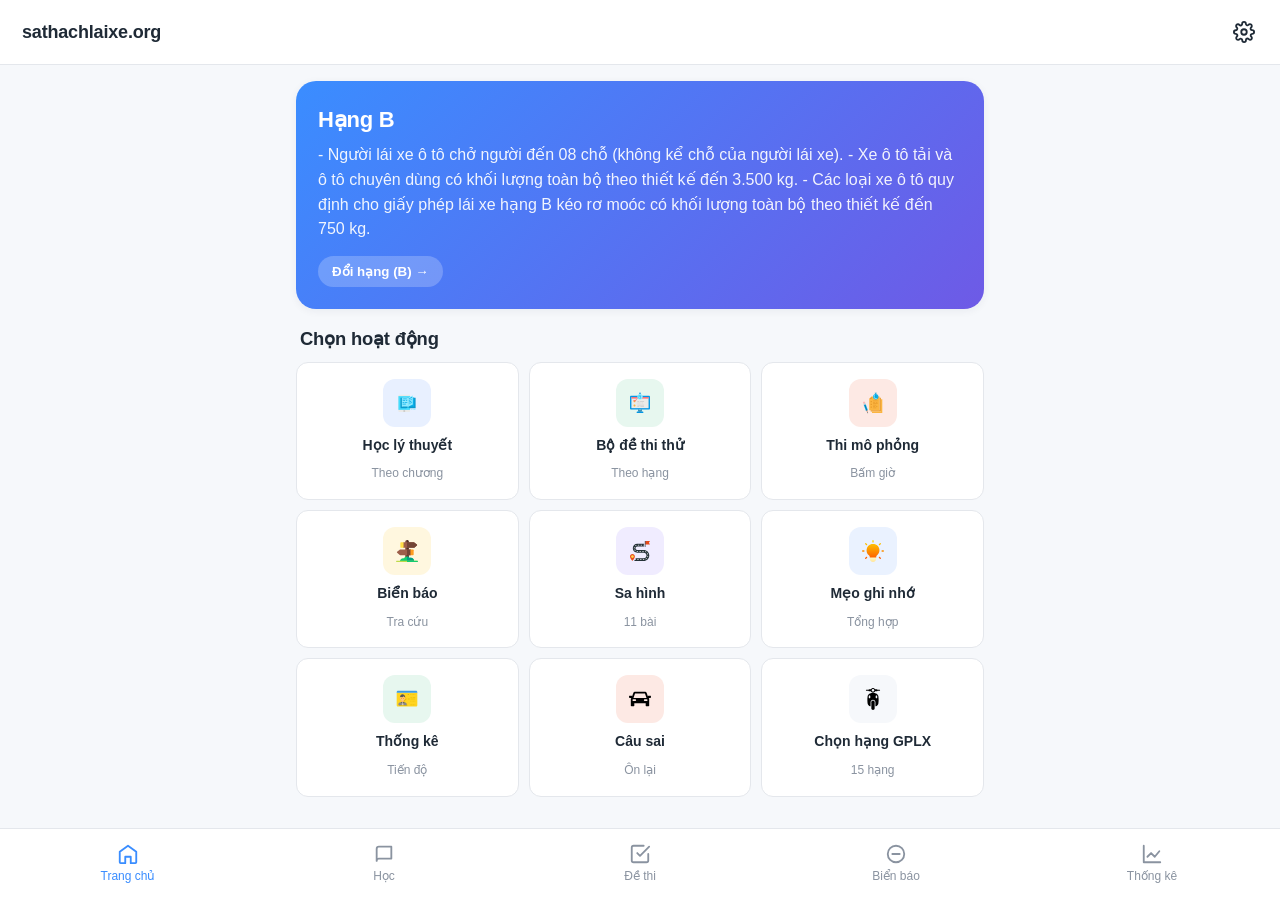
==== app.html @ ead00e2b "init" ====
<!doctype html>
<html lang="vi">
<head>
  <meta charset="utf-8" />
  <meta name="viewport" content="width=device-width, initial-scale=1, maximum-scale=1" />

  <title>Thi thử GPLX 2026 Online — sathachlaixe.org</title>
  <meta name="description" content="Thi thử giấy phép lái xe 2026 online: 600 câu lý thuyết, 210 đề thi thử cho 15 hạng GPLX, biển báo, sa hình, mẹo ghi nhớ. Bấm giờ như phòng thi thật." />
  <meta name="keywords" content="thi thử gplx, sát hạch lái xe 2026, ôn thi gplx online, đề thi lý thuyết lái xe 2026" />
  <link rel="canonical" href="https://sathachlaixe.org/app.html" />
  <meta name="robots" content="index, follow" />

  <meta property="og:title" content="Thi thử GPLX 2026 Online — sathachlaixe.org" />
  <meta property="og:description" content="600 câu lý thuyết · 210 đề thi thử · 15 hạng GPLX · miễn phí, không cài đặt." />
  <meta property="og:url" content="https://sathachlaixe.org/app.html" />
  <meta property="og:type" content="website" />
  <meta property="og:locale" content="vi_VN" />

  <link rel="stylesheet" href="css/styles.css" />
  <link rel="icon" type="image/svg+xml" href="imgs/icons/car.svg" />
</head>

<body class="app">
  <header class="app-bar">
    <button class="icon-btn hidden" id="app-back" aria-label="Quay lại">
      <svg width="22" height="22" viewBox="0 0 24 24" fill="none" stroke="currentColor" stroke-width="2.2" stroke-linecap="round" stroke-linejoin="round"><path d="M19 12H5M12 19l-7-7 7-7"/></svg>
    </button>
    <h1 id="app-title">sathachlaixe.org</h1>
    <div class="app-bar-trailing">
      <a class="icon-btn" href="#/settings" aria-label="Cài đặt">
        <svg width="22" height="22" viewBox="0 0 24 24" fill="none" stroke="currentColor" stroke-width="2" stroke-linecap="round" stroke-linejoin="round"><circle cx="12" cy="12" r="3"/><path d="M19.4 15a1.7 1.7 0 0 0 .3 1.8l.1.1a2 2 0 1 1-2.8 2.8l-.1-.1a1.7 1.7 0 0 0-1.8-.3 1.7 1.7 0 0 0-1 1.5V21a2 2 0 1 1-4 0v-.1a1.7 1.7 0 0 0-1.1-1.5 1.7 1.7 0 0 0-1.8.3l-.1.1a2 2 0 1 1-2.8-2.8l.1-.1a1.7 1.7 0 0 0 .3-1.8 1.7 1.7 0 0 0-1.5-1H3a2 2 0 1 1 0-4h.1a1.7 1.7 0 0 0 1.5-1.1 1.7 1.7 0 0 0-.3-1.8l-.1-.1a2 2 0 1 1 2.8-2.8l.1.1a1.7 1.7 0 0 0 1.8.3H9a1.7 1.7 0 0 0 1-1.5V3a2 2 0 1 1 4 0v.1a1.7 1.7 0 0 0 1 1.5 1.7 1.7 0 0 0 1.8-.3l.1-.1a2 2 0 1 1 2.8 2.8l-.1.1a1.7 1.7 0 0 0-.3 1.8V9a1.7 1.7 0 0 0 1.5 1H21a2 2 0 1 1 0 4h-.1a1.7 1.7 0 0 0-1.5 1z"/></svg>
      </a>
    </div>
  </header>

  <main id="app-main" class="app-main">
    <div class="loading"><div class="spinner"></div>Đang tải…</div>
  </main>

  <nav class="bottom-nav" aria-label="Thanh điều hướng">
    <a href="#/home" data-nav="home">
      <svg viewBox="0 0 24 24" fill="none" stroke="currentColor" stroke-width="2" stroke-linecap="round" stroke-linejoin="round"><path d="M3 9.5 12 3l9 6.5V21a1 1 0 0 1-1 1h-5v-7h-6v7H4a1 1 0 0 1-1-1z"/></svg>
      <span>Trang chủ</span>
    </a>
    <a href="#/learn" data-nav="learn">
      <svg viewBox="0 0 24 24" fill="none" stroke="currentColor" stroke-width="2" stroke-linecap="round" stroke-linejoin="round"><path d="M4 19.5A2.5 2.5 0 0 1 6.5 17H20V4H6.5A2.5 2.5 0 0 0 4 6.5z"/></svg>
      <span>Học</span>
    </a>
    <a href="#/tests" data-nav="tests">
      <svg viewBox="0 0 24 24" fill="none" stroke="currentColor" stroke-width="2" stroke-linecap="round" stroke-linejoin="round"><path d="M9 11 12 14 22 4"/><path d="M21 12v7a2 2 0 0 1-2 2H5a2 2 0 0 1-2-2V5a2 2 0 0 1 2-2h11"/></svg>
      <span>Đề thi</span>
    </a>
    <a href="#/signs" data-nav="signs">
      <svg viewBox="0 0 24 24" fill="none" stroke="currentColor" stroke-width="2" stroke-linecap="round" stroke-linejoin="round"><circle cx="12" cy="12" r="9"/><path d="M8 12h8"/></svg>
      <span>Biển báo</span>
    </a>
    <a href="#/stats" data-nav="stats">
      <svg viewBox="0 0 24 24" fill="none" stroke="currentColor" stroke-width="2" stroke-linecap="round" stroke-linejoin="round"><path d="M3 3v18h18"/><path d="M7 15l4-4 4 4 5-6"/></svg>
      <span>Thống kê</span>
    </a>
  </nav>

  <!-- App modules. pools → data → testgen → storage → router → screens → app -->
  <script src="js/pools.js"></script>
  <script src="js/testgen.js"></script>
  <script src="js/data.js"></script>
  <script src="js/storage.js"></script>
  <script src="js/router.js"></script>
  <script src="js/screens.js"></script>
  <script src="js/app.js"></script>
</body>
</html>
---- css/styles.css ----
/* ===========================================================
   sathachlaixe.org — bright, modern, landing-page style
   Palette: iOS-blue #3A8DFF, exam-green #43CD87, die-red #EC3C1A
   ============================================================ */

:root {
  --blue: #3A8DFF;
  --blue-600: #1F73E3;
  --green: #43CD87;
  --red: #EC3C1A;
  --yellow: #FFC857;
  --purple: #6E5AE6;

  --bg: #FFFFFF;
  --bg-soft: #F6F8FB;
  --panel: #F2F2F4;
  --border: #E4E7EC;
  --ink: #1F2A36;
  --ink-soft: #4B5767;
  --muted: #8A93A0;

  --radius: 12px;
  --radius-lg: 20px;
  --shadow-sm: 0 2px 8px rgba(21, 36, 68, .06);
  --shadow-md: 0 10px 28px rgba(21, 36, 68, .08);

  --maxw: 1180px;
  --space: clamp(16px, 2vw, 24px);
}

*, *::before, *::after { box-sizing: border-box; }

html, body { margin: 0; padding: 0; }

body {
  font-family: -apple-system, BlinkMacSystemFont, "Segoe UI", Roboto,
               "Helvetica Neue", Arial, "Noto Sans", sans-serif;
  font-size: 16px;
  line-height: 1.55;
  color: var(--ink);
  background: var(--bg);
  -webkit-font-smoothing: antialiased;
  text-rendering: optimizeLegibility;
}

a { color: var(--blue-600); text-decoration: none; }
a:hover { text-decoration: underline; }

h1, h2, h3, h4 { margin: 0 0 .4em; color: var(--ink); font-weight: 700; letter-spacing: -.01em; }
h1 { font-size: clamp(2rem, 4.2vw, 3rem); line-height: 1.15; }
h2 { font-size: clamp(1.4rem, 2.6vw, 2rem); }
h3 { font-size: 1.15rem; }
p  { margin: 0 0 .6em; }
.muted { color: var(--muted); }

/* ------------------------ Buttons ------------------------ */

.btn {
  display: inline-flex; align-items: center; justify-content: center;
  gap: 8px; padding: 12px 20px; border-radius: 999px;
  font-weight: 600; font-size: 15px; border: 0; cursor: pointer;
  transition: transform .05s ease, box-shadow .15s ease, background .15s ease;
  text-decoration: none;
}
.btn:hover { text-decoration: none; }
.btn:active { transform: translateY(1px); }
.btn-primary  { background: var(--blue); color: #fff; box-shadow: var(--shadow-sm); }
.btn-primary:hover { background: var(--blue-600); }
.btn-ghost    { background: transparent; color: var(--ink); border: 1px solid var(--border); }
.btn-ghost:hover { background: var(--bg-soft); }
.btn-danger   { background: var(--red); color: #fff; }
.btn-lg  { padding: 16px 28px; font-size: 17px; }
.btn-compact { padding: 8px 16px; font-size: 14px; }
.btn[disabled] { opacity: .55; cursor: not-allowed; }

/* ------------------------ Header ------------------------ */

.site-header {
  position: sticky; top: 0; z-index: 20;
  display: flex; align-items: center; justify-content: space-between;
  padding: 14px var(--space);
  background: rgba(255,255,255,.88);
  backdrop-filter: saturate(160%) blur(10px);
  -webkit-backdrop-filter: saturate(160%) blur(10px);
  border-bottom: 1px solid var(--border);
}
.brand {
  display: inline-flex; align-items: center; gap: 10px;
  font-weight: 800; font-size: 18px; color: var(--ink);
}
.brand .dot { color: var(--blue); }
.primary-nav {
  display: flex; align-items: center; gap: 22px;
}
.primary-nav a { color: var(--ink-soft); font-weight: 500; }
.primary-nav a:hover { color: var(--ink); text-decoration: none; }
.primary-nav .btn { color: #fff; }

@media (max-width: 720px) {
  .primary-nav a:not(.btn) { display: none; }
}

/* ------------------------ Hero ------------------------ */

.hero {
  position: relative;
  max-width: var(--maxw);
  margin: 0 auto;
  padding: clamp(40px, 6vw, 80px) var(--space) clamp(60px, 7vw, 90px);
  display: grid; grid-template-columns: 1.1fr .9fr; gap: 40px;
  align-items: center;
}
.hero::before {
  content: "";
  position: absolute; inset: 0;
  background:
    radial-gradient(800px 400px at 90% 20%, rgba(58,141,255,.12), transparent 60%),
    radial-gradient(600px 300px at 10% 80%, rgba(67,205,135,.10), transparent 60%);
  z-index: -1;
}
.eyebrow {
  display: inline-block;
  font-size: 13px; font-weight: 600; letter-spacing: .02em;
  color: var(--blue-600);
  background: #EAF2FF;
  padding: 6px 12px; border-radius: 999px; margin: 0 0 18px;
}
.hero .lead { color: var(--ink-soft); font-size: 1.075rem; margin: 10px 0 24px; max-width: 52ch; }
.cta-row { display: flex; gap: 12px; flex-wrap: wrap; margin-bottom: 28px; }

.store-badges { display: flex; gap: 12px; flex-wrap: wrap; }
.store-badge {
  display: inline-flex; align-items: center; gap: 10px;
  background: #111; color: #fff; border-radius: 12px;
  padding: 10px 16px; text-decoration: none;
}
.store-badge:hover { text-decoration: none; background: #222; }
.store-badge span { display: flex; flex-direction: column; line-height: 1.15; }
.store-badge small { font-size: 10px; opacity: .8; }
.store-badge strong { font-size: 14px; }

.hero-art {
  position: relative; height: 100%; min-height: 340px;
}
.hero-card {
  position: absolute; display: flex; align-items: center; gap: 12px;
  background: #fff; border: 1px solid var(--border);
  padding: 16px 18px; border-radius: var(--radius-lg);
  box-shadow: var(--shadow-md);
  min-width: 220px;
}
.hero-card strong { display: block; font-size: 18px; color: var(--ink); }
.hero-card small  { display: block; font-size: 12px; color: var(--muted); }
.card-dot { width: 12px; height: 12px; border-radius: 50%; }
.hero-card-1 { top: 10%;  left: 10%; transform: rotate(-3deg); }
.hero-card-2 { top: 45%;  right: 5%; transform: rotate(2deg); }
.hero-card-3 { bottom: 8%; left: 25%; transform: rotate(-1deg); }

@media (max-width: 900px) {
  .hero { grid-template-columns: 1fr; }
  .hero-art { display: none; }
}

/* ------------------------ Features ------------------------ */

.features, .licenses-band, .faq, .cta-band {
  max-width: var(--maxw); margin: 0 auto;
  padding: clamp(50px, 6vw, 80px) var(--space);
}
.section-lead { color: var(--ink-soft); max-width: 60ch; margin-bottom: 30px; }

.feature-grid {
  display: grid; grid-template-columns: repeat(auto-fit, minmax(260px, 1fr)); gap: 18px;
}
.feature {
  background: #fff; border: 1px solid var(--border); border-radius: var(--radius-lg);
  padding: 22px; transition: transform .15s ease, box-shadow .15s ease;
}
.feature:hover { transform: translateY(-2px); box-shadow: var(--shadow-md); }
.feature-ico {
  width: 44px; height: 44px; border-radius: 12px;
  display: flex; align-items: center; justify-content: center;
  font-size: 22px; margin-bottom: 14px;
}
.feature h3 { margin-bottom: 6px; }
.feature p  { color: var(--ink-soft); margin: 0; font-size: .97rem; }

/* ------------------------ Licenses band ------------------------ */

.licenses-band { background: var(--bg-soft); border-radius: var(--radius-lg); }
.chip-row { display: flex; flex-wrap: wrap; gap: 10px; }
.chip {
  display: inline-flex; align-items: center; justify-content: center;
  padding: 10px 18px; border-radius: 999px;
  background: #fff; border: 1px solid var(--border);
  color: var(--ink); font-weight: 600; font-size: 15px;
  text-decoration: none;
  transition: transform .08s ease, background .15s ease, color .15s ease;
}
.chip:hover { background: var(--blue); color: #fff; text-decoration: none; transform: translateY(-1px); }
.chip-hot { background: var(--blue); color: #fff; border-color: var(--blue); }

/* ------------------------ FAQ ------------------------ */

.faq details {
  border-top: 1px solid var(--border); padding: 18px 0;
}
.faq details:last-of-type { border-bottom: 1px solid var(--border); }
.faq summary {
  cursor: pointer; list-style: none; font-weight: 600; font-size: 1.05rem;
  display: flex; justify-content: space-between; gap: 12px;
}
.faq summary::after {
  content: "+"; font-size: 22px; color: var(--muted); transition: transform .15s ease;
}
.faq details[open] summary::after { content: "–"; }
.faq details p { color: var(--ink-soft); margin-top: 10px; }

/* ------------------------ CTA band ------------------------ */

.cta-band {
  text-align: center;
  background: linear-gradient(135deg, #EAF2FF, #F0FFF6);
  border-radius: var(--radius-lg);
  padding: 60px var(--space);
  margin-bottom: 40px;
}
.cta-band h2 { margin-bottom: 10px; }
.cta-band p { color: var(--ink-soft); margin-bottom: 22px; }

/* ------------------------ Footer ------------------------ */

.site-footer {
  border-top: 1px solid var(--border);
  background: #FAFBFD;
}
.footer-inner {
  max-width: var(--maxw); margin: 0 auto;
  padding: 40px var(--space) 20px;
  display: grid; grid-template-columns: 2fr 1fr 1.3fr; gap: 40px;
}
.site-footer .brand { margin-bottom: 8px; }
.site-footer h4 { font-size: 14px; text-transform: uppercase; letter-spacing: .06em; color: var(--muted); margin-bottom: 10px; }
.site-footer ul { list-style: none; margin: 0; padding: 0; }
.site-footer li { margin-bottom: 8px; }
.site-footer a { color: var(--ink-soft); }
.footer-bottom {
  max-width: var(--maxw); margin: 0 auto;
  padding: 14px var(--space); border-top: 1px solid var(--border);
  color: var(--muted); font-size: 13px; text-align: center;
}
@media (max-width: 700px) { .footer-inner { grid-template-columns: 1fr; gap: 24px; } }

/* ============================================================
   App (SPA) — app.html
   ============================================================ */

body.app {
  background: var(--bg-soft);
  min-height: 100vh;
}

/* Top bar */
.app-bar {
  position: sticky; top: 0; z-index: 10;
  background: #fff; border-bottom: 1px solid var(--border);
  display: flex; align-items: center; gap: 10px;
  padding: 12px 16px;
}
.app-bar .icon-btn {
  width: 40px; height: 40px; border: 0; background: transparent; cursor: pointer;
  border-radius: 50%; display: flex; align-items: center; justify-content: center;
  color: var(--ink);
}
.app-bar .icon-btn:hover { background: var(--panel); }
.app-bar h1 {
  font-size: 18px; margin: 0 auto 0 6px; font-weight: 700;
  overflow: hidden; text-overflow: ellipsis; white-space: nowrap;
}
.app-bar .app-bar-trailing { margin-left: auto; display: inline-flex; gap: 6px; }

.app-main {
  max-width: 720px; margin: 0 auto; padding: 16px; padding-bottom: 90px;
}

/* Bottom nav */
.bottom-nav {
  position: fixed; left: 0; right: 0; bottom: 0; z-index: 10;
  display: flex; background: #fff; border-top: 1px solid var(--border);
  padding: 6px env(safe-area-inset-right) calc(6px + env(safe-area-inset-bottom)) env(safe-area-inset-left);
}
.bottom-nav a {
  flex: 1; text-align: center; padding: 8px 4px;
  color: var(--muted); text-decoration: none; font-size: 12px;
  display: flex; flex-direction: column; align-items: center; gap: 2px;
}
.bottom-nav a:hover { text-decoration: none; }
.bottom-nav a.active { color: var(--blue); }
.bottom-nav svg { width: 22px; height: 22px; }

/* Cards / lists */
.card {
  background: #fff; border: 1px solid var(--border); border-radius: var(--radius);
  padding: 14px; margin-bottom: 10px;
}
.list-item {
  display: flex; align-items: center; gap: 12px;
  padding: 14px 12px; background: #fff;
  border: 1px solid var(--border); border-radius: var(--radius);
  margin-bottom: 10px; cursor: pointer;
  transition: background .15s ease;
}
.list-item:hover { background: var(--bg-soft); }
.list-item .circle {
  width: 44px; height: 44px; border-radius: 50%;
  display: flex; align-items: center; justify-content: center;
  color: #fff; font-weight: 700; font-size: 16px; flex: none;
}
.list-item .title { font-weight: 600; color: var(--ink); }
.list-item .sub { font-size: 13px; color: var(--muted); }
.list-item .pill {
  margin-left: auto; background: var(--blue); color: #fff; font-weight: 600;
  font-size: 13px; padding: 5px 10px; border-radius: 10px; white-space: nowrap;
}
.progress-bar {
  height: 6px; background: #D9D9D9; border-radius: 3px; overflow: hidden; margin-top: 6px;
}
.progress-bar > span {
  display: block; height: 100%; background: var(--green); border-radius: 3px;
}

/* Home hero */
.home-hero {
  background: linear-gradient(135deg, #3A8DFF, #6E5AE6);
  color: #fff; border-radius: var(--radius-lg);
  padding: 22px; margin-bottom: 16px;
  box-shadow: var(--shadow-sm);
}
.home-hero h2 { color: #fff; margin: 0 0 6px; font-size: 22px; }
.home-hero p  { margin: 0; opacity: .92; }
.level-switch {
  display: inline-flex; align-items: center; gap: 8px;
  background: rgba(255,255,255,.22); padding: 8px 14px;
  border-radius: 999px; margin-top: 14px; color: #fff; font-weight: 700;
  cursor: pointer; border: 0;
}

.grid-2 { display: grid; grid-template-columns: repeat(2, 1fr); gap: 10px; }
.grid-3 { display: grid; grid-template-columns: repeat(3, 1fr); gap: 10px; }

.home-tile {
  background: #fff; border: 1px solid var(--border);
  border-radius: var(--radius); padding: 16px;
  text-align: center; cursor: pointer; text-decoration: none; color: var(--ink);
  display: flex; flex-direction: column; align-items: center; gap: 8px;
  transition: transform .1s ease, box-shadow .15s ease;
}
.home-tile:hover { transform: translateY(-2px); box-shadow: var(--shadow-sm); text-decoration: none; }
.home-tile .tile-ico {
  width: 48px; height: 48px; border-radius: 12px;
  display: flex; align-items: center; justify-content: center;
  font-size: 22px;
}
.home-tile strong { font-size: 14px; }
.home-tile small  { font-size: 12px; color: var(--muted); }

/* License picker modal */
.overlay {
  position: fixed; inset: 0; background: rgba(10, 20, 40, .45);
  display: none; align-items: center; justify-content: center; z-index: 50;
  padding: 16px;
}
.overlay.show { display: flex; }
.modal {
  background: #fff; border-radius: var(--radius-lg);
  width: 100%; max-width: 520px; max-height: 80vh; overflow: hidden;
  display: flex; flex-direction: column;
  box-shadow: 0 20px 50px rgba(0,0,0,.25);
}
.modal-head {
  padding: 16px 18px; border-bottom: 1px solid var(--border);
  display: flex; justify-content: space-between; align-items: center;
}
.modal-body { overflow: auto; padding: 10px 12px; }
.modal-foot { padding: 12px; border-top: 1px solid var(--border); text-align: right; }
.level-row {
  display: flex; align-items: center; gap: 12px;
  padding: 12px; border-radius: 10px; cursor: pointer;
}
.level-row:hover { background: var(--bg-soft); }
.level-row.active { background: #EAF2FF; }
.level-row .level-name {
  width: 54px; height: 54px; border-radius: 12px;
  background: var(--blue); color: #fff; font-weight: 800;
  display: flex; align-items: center; justify-content: center; font-size: 18px; flex: none;
}
.level-row .level-detail { font-size: 13px; color: var(--muted); }

/* Quiz */
.quiz-topbar {
  display: flex; gap: 12px; align-items: center;
  background: #fff; padding: 10px 14px; border-radius: var(--radius);
  border: 1px solid var(--border); margin-bottom: 12px;
}
.quiz-topbar .timer {
  background: var(--red); color: #fff; padding: 6px 12px; border-radius: 999px;
  font-weight: 700; font-variant-numeric: tabular-nums;
}
.quiz-q {
  background: #fff; border: 1px solid var(--border); border-radius: var(--radius);
  padding: 18px; margin-bottom: 14px;
}
.quiz-q .q-idx {
  display: inline-block; background: var(--blue); color: #fff;
  font-size: 12px; padding: 3px 9px; border-radius: 999px; margin-bottom: 10px; font-weight: 700;
}
.quiz-q .q-content { font-size: 1.05rem; font-weight: 500; margin-bottom: 12px; color: var(--ink); }
.quiz-q img { max-width: 100%; border-radius: 8px; margin-bottom: 12px; }
.option {
  display: flex; gap: 10px; padding: 12px 14px;
  border: 1.5px solid var(--border); border-radius: 10px;
  background: #fff; cursor: pointer; margin-bottom: 8px;
  transition: background .1s ease, border-color .1s ease;
}
.option:hover { background: var(--bg-soft); }
.option.chosen { border-color: var(--blue); background: #EAF2FF; }
.option.correct { border-color: var(--green); background: #E7F7EF; }
.option.wrong { border-color: var(--red); background: #FDE9E4; }
.option .letter {
  width: 24px; height: 24px; border-radius: 50%;
  background: var(--panel); font-weight: 700; font-size: 13px;
  display: inline-flex; align-items: center; justify-content: center; flex: none;
}
.option.chosen .letter { background: var(--blue); color: #fff; }
.option.correct .letter { background: var(--green); color: #fff; }
.option.wrong .letter { background: var(--red); color: #fff; }

.explanation {
  margin-top: 12px; padding: 12px; border-left: 3px solid var(--yellow);
  background: #FFF9E6; border-radius: 6px; font-size: .95rem;
}

.quiz-nav {
  display: flex; gap: 10px; justify-content: space-between;
  background: #fff; padding: 10px; border-radius: var(--radius);
  border: 1px solid var(--border); margin-top: 14px;
}

.q-grid {
  display: grid; grid-template-columns: repeat(8, 1fr); gap: 6px;
  background: #fff; padding: 10px; border-radius: var(--radius);
  border: 1px solid var(--border); margin-bottom: 12px;
}
.q-cell {
  aspect-ratio: 1 / 1; border-radius: 8px; display: flex; align-items: center; justify-content: center;
  background: var(--panel); font-weight: 700; font-size: 13px; cursor: pointer; color: var(--ink);
  border: 2px solid transparent;
}
.q-cell.answered { background: #E2EFFF; color: var(--blue-600); }
.q-cell.correct  { background: var(--green); color: #fff; }
.q-cell.wrong    { background: var(--red); color: #fff; }
.q-cell.current  { border-color: var(--blue); }

/* Result */
.result-hero {
  background: linear-gradient(135deg, #43CD87, #2BB673);
  color: #fff; border-radius: var(--radius-lg); padding: 26px; text-align: center;
  margin-bottom: 16px;
}
.result-hero.fail { background: linear-gradient(135deg, #EC3C1A, #C72B0A); }
.result-hero h2 { color: #fff; margin: 0 0 6px; font-size: 26px; }
.result-hero .score {
  font-size: 40px; font-weight: 800; letter-spacing: -.02em;
  display: block; margin: 6px 0;
}
.result-row {
  display: flex; justify-content: space-between; align-items: center;
  padding: 12px 14px; background: #fff;
  border: 1px solid var(--border); border-radius: var(--radius); margin-bottom: 8px;
}

/* Signs / Tips / Maps layout */
.sign-card {
  display: flex; gap: 12px; align-items: center;
  background: #fff; border: 1px solid var(--border); border-radius: var(--radius);
  padding: 10px 12px; margin-bottom: 8px;
}
.sign-card img { width: 64px; height: 64px; object-fit: contain; background: var(--bg-soft); border-radius: 8px; flex: none; }
.sign-card .s-title { font-weight: 700; }
.sign-card .s-code  { font-size: 12px; color: var(--muted); }
.sign-card .s-more  { font-size: 13px; color: var(--ink-soft); margin-top: 4px; }

.map-card, .tip-card { padding: 14px; background: #fff; border: 1px solid var(--border); border-radius: var(--radius); margin-bottom: 10px; }
.map-card h3 { font-size: 1rem; margin-bottom: 4px; }
.map-card img { max-width: 100%; border-radius: 8px; margin-top: 10px; }
.map-card p { white-space: pre-line; color: var(--ink-soft); margin: 0; font-size: .95rem; }
.tip-card p { margin: 0; color: var(--ink); font-size: .98rem; }

/* Stats */
.stat-tile {
  background: #fff; border: 1px solid var(--border); border-radius: var(--radius); padding: 14px;
  text-align: center;
}
.stat-tile strong { display: block; font-size: 22px; color: var(--ink); }
.stat-tile small  { color: var(--muted); font-size: 12px; }

/* Utility */
.spacer-16 { height: 16px; }
.center { text-align: center; }
.row { display: flex; gap: 10px; align-items: center; }
.grow { flex: 1; }
.hidden { display: none !important; }

.badge-red   { background: var(--red);    color: #fff; padding: 2px 8px; border-radius: 10px; font-size: 11px; font-weight: 700; }
.badge-green { background: var(--green);  color: #fff; padding: 2px 8px; border-radius: 10px; font-size: 11px; font-weight: 700; }
.badge-gray  { background: var(--panel);  color: var(--ink-soft); padding: 2px 8px; border-radius: 10px; font-size: 11px; font-weight: 700; }

/* Loading */
.loading {
  display: flex; align-items: center; justify-content: center;
  padding: 60px 0; color: var(--muted);
}
.spinner {
  width: 28px; height: 28px; border: 3px solid var(--panel); border-top-color: var(--blue);
  border-radius: 50%; animation: spin .8s linear infinite; margin-right: 10px;
}
@keyframes spin { to { transform: rotate(360deg); } }

/* Small-screens */
@media (max-width: 480px) {
  .q-grid { grid-template-columns: repeat(6, 1fr); }
  .grid-3 { grid-template-columns: repeat(2, 1fr); }
}
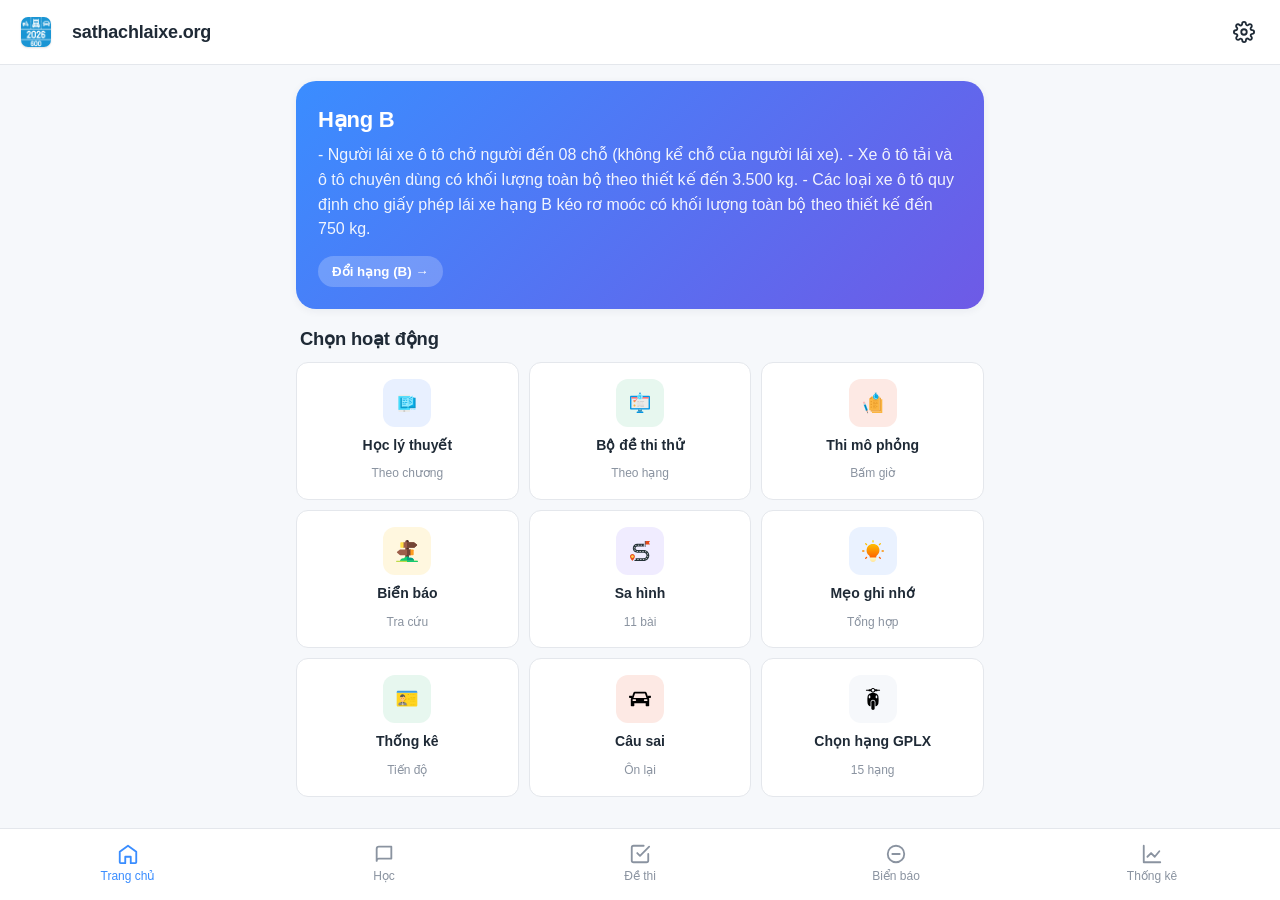
==== commit 448d1d3c: "update" ====
--- a/app.html
+++ b/app.html
@@ -17,7 +17,8 @@
   <meta property="og:locale" content="vi_VN" />
 
   <link rel="stylesheet" href="css/styles.css" />
-  <link rel="icon" type="image/svg+xml" href="imgs/icons/car.svg" />
+  <link rel="icon" type="image/png" href="imgs/icons/app-icon.png" />
+  <link rel="apple-touch-icon" href="imgs/icons/app-icon.png" />
 </head>
 
 <body class="app">
@@ -25,6 +26,9 @@
     <button class="icon-btn hidden" id="app-back" aria-label="Quay lại">
       <svg width="22" height="22" viewBox="0 0 24 24" fill="none" stroke="currentColor" stroke-width="2.2" stroke-linecap="round" stroke-linejoin="round"><path d="M19 12H5M12 19l-7-7 7-7"/></svg>
     </button>
+    <a class="app-bar-brand" href="#/home" aria-label="Trang chủ">
+      <img src="imgs/icons/app-icon.png" width="30" height="30" alt="" class="brand-logo" />
+    </a>
     <h1 id="app-title">sathachlaixe.org</h1>
     <div class="app-bar-trailing">
       <a class="icon-btn" href="#/settings" aria-label="Cài đặt">
--- a/css/styles.css
+++ b/css/styles.css
@@ -89,6 +89,12 @@
   font-weight: 800; font-size: 18px; color: var(--ink);
 }
 .brand .dot { color: var(--blue); }
+.brand-logo {
+  border-radius: 8px;
+  box-shadow: 0 1px 2px rgba(0,0,0,0.12);
+  object-fit: cover;
+  display: block;
+}
 .primary-nav {
   display: flex; align-items: center; gap: 22px;
 }
@@ -128,16 +134,35 @@
 .hero .lead { color: var(--ink-soft); font-size: 1.075rem; margin: 10px 0 24px; max-width: 52ch; }
 .cta-row { display: flex; gap: 12px; flex-wrap: wrap; margin-bottom: 28px; }
 
-.store-badges { display: flex; gap: 12px; flex-wrap: wrap; }
+.store-badges { display: flex; gap: 16px; flex-wrap: wrap; }
 .store-badge {
   display: inline-flex; align-items: center; gap: 10px;
   background: #111; color: #fff; border-radius: 12px;
   padding: 10px 16px; text-decoration: none;
-}
-.store-badge:hover { text-decoration: none; background: #222; }
+  transition: transform .15s ease, background .15s ease, box-shadow .15s ease;
+}
+.store-badge:hover { text-decoration: none; background: #222; transform: translateY(-1px); }
 .store-badge span { display: flex; flex-direction: column; line-height: 1.15; }
-.store-badge small { font-size: 10px; opacity: .8; }
+.store-badge small { font-size: 10px; opacity: .85; letter-spacing: .04em; }
 .store-badge strong { font-size: 14px; }
+
+.store-badge-lg {
+  gap: 14px;
+  padding: 18px 28px;
+  border-radius: 16px;
+  min-height: 68px;
+  box-shadow: 0 8px 22px rgba(0,0,0,0.18);
+}
+.store-badge-lg small { font-size: 13px; }
+.store-badge-lg strong { font-size: 22px; letter-spacing: .01em; }
+.store-badge-lg .store-ico { flex-shrink: 0; }
+.store-badge-lg:hover { box-shadow: 0 10px 26px rgba(0,0,0,0.24); }
+@media (max-width: 480px) {
+  .store-badge-lg { padding: 14px 20px; min-height: 60px; gap: 12px; }
+  .store-badge-lg small { font-size: 11px; }
+  .store-badge-lg strong { font-size: 18px; }
+  .store-badge-lg .store-ico { width: 34px !important; height: 34px !important; }
+}
 
 .hero-art {
   position: relative; height: 100%; min-height: 340px;
@@ -273,6 +298,13 @@
   color: var(--ink);
 }
 .app-bar .icon-btn:hover { background: var(--panel); }
+.app-bar-brand {
+  display: inline-flex; align-items: center; justify-content: center;
+  width: 40px; height: 40px; border-radius: 50%;
+  text-decoration: none; flex-shrink: 0;
+}
+.app-bar-brand:hover { background: var(--panel); text-decoration: none; }
+.app-bar-brand .brand-logo { width: 30px; height: 30px; border-radius: 7px; }
 .app-bar h1 {
   font-size: 18px; margin: 0 auto 0 6px; font-weight: 700;
   overflow: hidden; text-overflow: ellipsis; white-space: nowrap;
